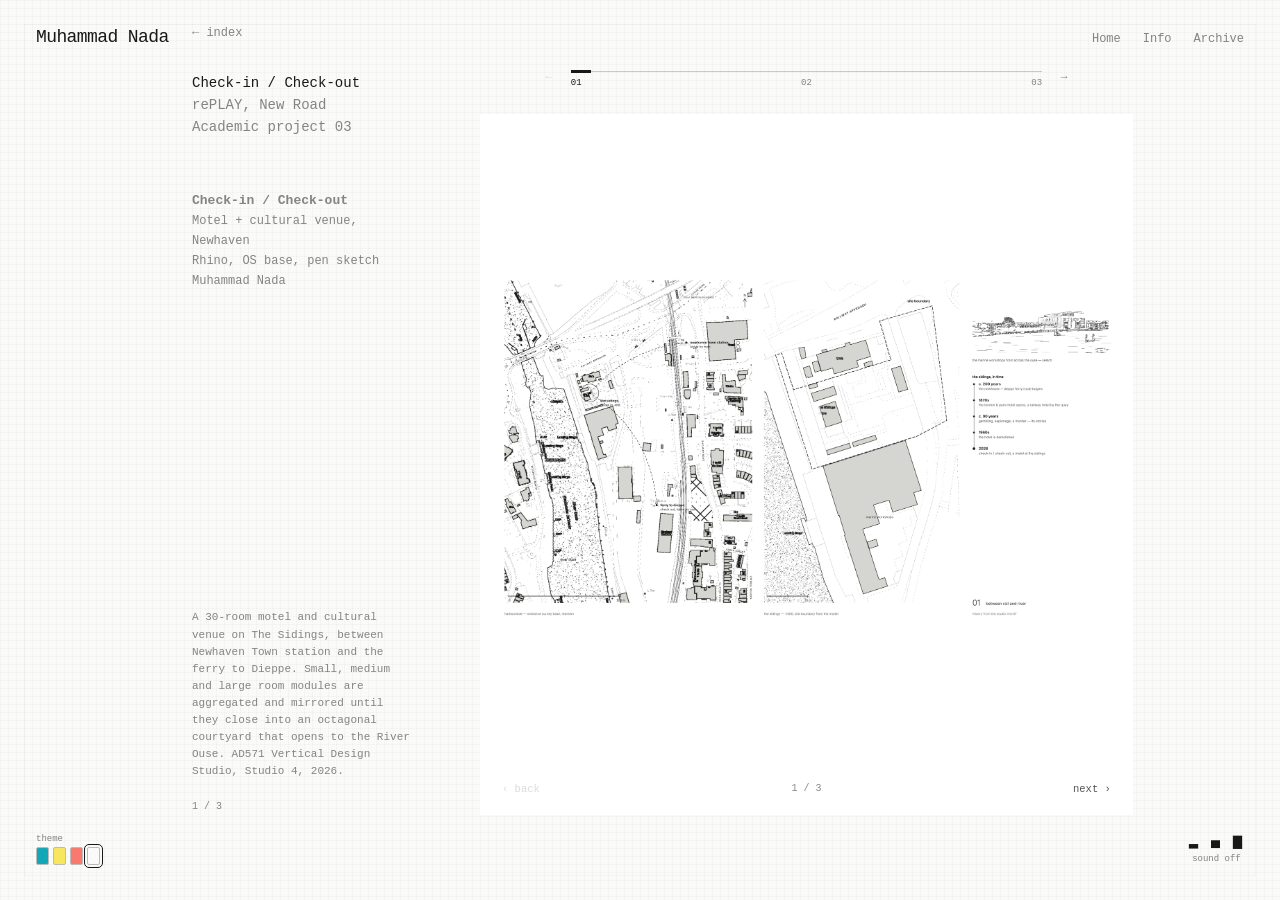
==== academic/index.html @ 5b5767fb "Launch muhammadnada.com Static octagon portfolio: academic (Check-in / Check-out, rePLAY New Road), " ====
<!doctype html>
<html lang="en"><head><meta charset="utf-8"><meta name="viewport" content="width=device-width,initial-scale=1"><title>Academic — Muhammad Nada</title><meta name="description" content="Academic projects by Muhammad Nada."><link rel="stylesheet" href="/projects.css"></head>
<body class="projects-page" data-collection="academic"><div class="frame" aria-hidden="true"></div><header class="project-topbar"><a class="project-brand" href="/">Muhammad Nada</a><nav aria-label="Primary"><a href="/">Home</a><a href="/form/">Info</a><a id="archive-toggle" href="#archive">Archive</a></nav></header><main><aside class="project-sidebar"><a class="back-index" href="/">← index</a><ul class="project-list" id="project-index" aria-label="Academic projects"></ul><div class="project-meta"><h1 id="project-title"></h1><p id="project-type"></p><p id="project-medium"></p><p>Muhammad Nada</p></div><div class="project-description"><p id="project-description"></p><span class="project-count" id="project-counter"></span></div></aside><section class="project-main" aria-label="Academic project viewer"><nav class="project-scroller" aria-label="Browse three projects"><button id="previous-project" aria-label="Previous project">←</button><div class="scroller-track"><input id="project-slider" type="range" min="1" max="3" step="1" value="1" aria-label="Project selector"><button data-project="0" aria-label="Project 1">01</button><button data-project="1" aria-label="Project 2">02</button><button data-project="2" aria-label="Project 3">03</button></div><button id="next-project" aria-label="Next project">→</button></nav><figure class="project-sheet" aria-live="polite"><div class="project-placeholder"><span class="folio" id="folio"></span><p id="sheet-title"></p><small>project imagery to be added</small></div><figcaption>studio / selected work</figcaption></figure></section></main><div class="theme-controls" role="group" aria-label="Colour theme"><small>theme</small><div><button data-theme="blue" aria-label="Turquoise theme"></button><button data-theme="yellow" aria-label="Yellow theme"></button><button data-theme="red" aria-label="Red theme"></button><button data-theme="light" aria-label="Light theme" aria-pressed="true"></button></div></div><div class="ticker" aria-label="Site updates"><div>EIGHT SIDES <span lang="ja">八つの面</span> <bdi lang="ar">ثمانية أوجه</bdi> /// ARCHITECTURE <span lang="ja">建築</span> <bdi lang="ar">عمارة</bdi> /// FORM <span lang="ja">形</span> <bdi lang="ar">شكل</bdi> /// FUNCTION <span lang="ja">機能</span> <bdi lang="ar">وظيفة</bdi> /// LIGHT + SHADE <span lang="ja">光と影</span> <bdi lang="ar">ضوء وظل</bdi> /// THE SEA <span lang="ja">海</span> <bdi lang="ar">البحر</bdi> /// CLAY + GLASS <span lang="ja">土と硝子</span> <bdi lang="ar">طين وزجاج</bdi> /// BALANCE <span lang="ja">均衡</span> <bdi lang="ar">توازن</bdi> /// REST <span lang="ja">休息</span> <bdi lang="ar">راحة</bdi> /// CAIRO · LONDON · BOSTON <span lang="ja">カイロ・ロンドン・ボストン</span> <bdi lang="ar">القاهرة · لندن · بوسطن</bdi> /// ALWAYS IN PROGRESS <span lang="ja">未完成</span> <bdi lang="ar">قيد الإنجاز</bdi> /// EIGHT SIDES <span lang="ja">八つの面</span> <bdi lang="ar">ثمانية أوجه</bdi> /// ARCHITECTURE <span lang="ja">建築</span> <bdi lang="ar">عمارة</bdi> /// FORM <span lang="ja">形</span> <bdi lang="ar">شكل</bdi> /// FUNCTION <span lang="ja">機能</span> <bdi lang="ar">وظيفة</bdi> /// LIGHT + SHADE <span lang="ja">光と影</span> <bdi lang="ar">ضوء وظل</bdi> /// THE SEA <span lang="ja">海</span> <bdi lang="ar">البحر</bdi> /// CLAY + GLASS <span lang="ja">土と硝子</span> <bdi lang="ar">طين وزجاج</bdi> /// BALANCE <span lang="ja">均衡</span> <bdi lang="ar">توازن</bdi> /// REST <span lang="ja">休息</span> <bdi lang="ar">راحة</bdi> /// CAIRO · LONDON · BOSTON <span lang="ja">カイロ・ロンドン・ボストン</span> <bdi lang="ar">القاهرة · لندن · بوسطن</bdi> /// ALWAYS IN PROGRESS <span lang="ja">未完成</span> <bdi lang="ar">قيد الإنجاز</bdi> /// </div></div><button class="sound" id="sound" aria-pressed="false" aria-label="Toggle interaction sounds"><span>▂ ▄ ▆</span><small>sound off</small></button><dialog id="archive"><button id="archive-close" class="archive-close" aria-label="Close archive">[ close × ]</button><h2>archive</h2><div class="archive-links"><a href="#project-1">academic / 01</a><a href="#project-2">academic / 02</a><a href="#project-3">academic / 03</a></div></dialog><script type="module" src="/projects.mjs"></script></body></html>
---- projects.css ----
@import url('/style.css');
body{overflow:hidden;font-size:13px}.project-topbar{position:fixed;inset:24px 36px auto;display:flex;justify-content:space-between;align-items:baseline;z-index:10}.project-brand{font-size:18px;letter-spacing:-.6px;text-decoration:none}.project-topbar nav{display:flex;gap:22px;font-size:12px;color:var(--muted)}.project-topbar nav a{text-decoration:none}.project-topbar nav a:hover{color:var(--ink)}.project-sidebar{position:fixed;left:15%;top:24px;bottom:85px;width:17.3%;display:flex;flex-direction:column;min-height:0}.back-index{color:var(--muted);text-decoration:none;font-size:12px;margin-bottom:30px;width:max-content}.project-list{display:grid;gap:2px;margin:0 0 54px;padding:0;list-style:none}.project-list a{color:var(--muted);text-decoration:none;display:block;font-size:14px;line-height:1.45}.project-list a[aria-current=true]{color:var(--ink)}.project-meta{color:var(--muted);font-size:12px;line-height:1.65}.project-meta h1{font-size:13px;line-height:1.6;margin:0;color:var(--muted);font-weight:bold}.project-meta p{margin:0}.project-description{margin-top:auto;padding-top:35px;color:var(--muted);font-size:11px;line-height:1.55}.project-description p{margin:0 0 18px}.project-count{font-size:10px;font-variant-numeric:tabular-nums}.project-main{position:fixed;left:37.5%;right:11.5%;top:65px;bottom:85px;display:flex;flex-direction:column;min-height:0}.project-scroller{display:grid;grid-template-columns:20px 1fr 20px;align-items:center;gap:12px;height:25px;flex-shrink:0;margin:0 9% 24px;touch-action:pan-y}.project-scroller button{border:0;background:none;padding:0;color:var(--muted);font-size:11px}.scroller-track{position:relative;display:grid;grid-template-columns:repeat(3,1fr);gap:4px;padding-top:12px}.project-scroller input{position:absolute;top:0;left:0;width:100%;height:8px;margin:0;appearance:none;background:transparent;cursor:ew-resize}.project-scroller input::-webkit-slider-runnable-track{height:1px;background:var(--line)}.project-scroller input::-webkit-slider-thumb{appearance:none;width:20px;height:3px;background:var(--ink);border:0;border-radius:0;margin-top:-1px}.project-scroller input::-moz-range-track{height:1px;background:var(--line)}.project-scroller input::-moz-range-thumb{height:3px;width:20px;border:0;background:var(--ink)}.scroller-track button{font-size:9px;line-height:1;text-align:center}.scroller-track button:first-of-type{text-align:left}.scroller-track button:last-of-type{text-align:right}.scroller-track button[aria-pressed=true]{color:var(--ink)}.project-sheet{background:#fff;flex:1;position:relative;min-height:0;display:flex;align-items:center;justify-content:center;overflow:auto}.project-placeholder{width:76%;min-height:55%;display:flex;flex-direction:column;align-items:center;justify-content:center;color:#9c9c98;font-size:11px}.project-placeholder .folio{font-size:48px;color:#dededb;line-height:1;margin-bottom:24px;font-weight:400;letter-spacing:-3px}.project-placeholder p{margin:0;text-align:center;font-size:10px}.project-placeholder small{font-size:9px;color:#b3b3af;margin-top:10px}.project-sheet figcaption{position:absolute;bottom:18px;left:25px;color:#aaa;font-size:9px}.project-footer-note{position:fixed;left:15%;bottom:35px;width:17.3%;height:19px;border:1px solid var(--line);font-size:9px;color:var(--muted);overflow:hidden;line-height:17px;padding:0 7px;white-space:nowrap;background:color-mix(in srgb,var(--ink) 8%,var(--paper))}.projects-page .ticker{left:37.5%;right:11.5%}.projects-page .theme-controls{bottom:35px}.projects-page .sound{bottom:33px}.archive-links{display:grid;gap:12px;margin:25px 0}.archive-links a{text-decoration:none}.archive-links a:hover{text-decoration:underline}.archive-close{float:right;border:0;background:none;font-size:11px}.projects-page button:disabled{opacity:.25;cursor:default}.projects-page a:focus-visible{outline:1px solid var(--ink);outline-offset:4px}@media(min-width:1600px){.project-sidebar{top:22px}.project-main{top:65px}.project-list{margin-bottom:60px}.project-meta{font-size:14px}.project-meta h1{font-size:14px}.project-description{font-size:12px}.project-topbar{top:20px}}@media(max-width:900px){.project-sidebar{left:7%;width:24%}.project-main{left:36%;right:6%}.project-footer-note{left:7%;width:24%}.projects-page .ticker{left:36%;right:90px}.project-topbar{inset:20px 25px auto}.project-brand{font-size:15px}.project-topbar nav{font-size:10px;gap:12px}.back-index{margin-top:40px}.project-list{margin-bottom:30px}}@media(max-width:600px){body{overflow:auto}.project-topbar{position:relative;inset:auto;padding:22px 22px 0;gap:20px}.project-topbar nav{gap:10px;font-size:9px}.project-brand{font-size:14px;white-space:nowrap}.project-sidebar{position:relative;inset:auto;width:auto;margin:24px 25px 0;display:block}.back-index{margin:0 0 20px;display:block}.project-list{grid-template-columns:repeat(3,minmax(0,1fr));gap:8px;margin-bottom:25px}.project-list a{font-size:11px}.project-meta{font-size:10px}.project-meta h1{font-size:12px}.project-description{padding-top:16px;margin:0;font-size:10px}.project-description p{margin-bottom:8px}.project-count{display:none}.project-main{position:relative;inset:auto;margin:25px 25px 110px;height:420px}.project-scroller{margin:0 0 18px}.project-sheet{min-height:340px;margin:0}.project-placeholder .folio{font-size:40px}.project-footer-note{display:none}.projects-page .ticker{left:140px;right:75px;bottom:18px}.projects-page .theme-controls{bottom:18px}.projects-page .sound{bottom:16px}}
.project-sheet{margin:0}
.sheet-view{position:absolute;inset:0;display:flex;flex-direction:column;background:#fff}
.sheet-view img{flex:1;min-height:0;width:100%;object-fit:contain;padding:14px}
.sheet-nav{display:flex;justify-content:space-between;align-items:center;padding:0 22px 14px;font-size:10px;color:#8a8a86;font-variant-numeric:tabular-nums}
.sheet-nav button{border:0;background:none;font:inherit;font-size:10.5px;color:#555;cursor:pointer;padding:4px 0}
.sheet-nav button:disabled{opacity:.2;cursor:default}
.project-sheet figcaption{z-index:2}
.sheet-view~figcaption{display:none}
.ticker{display:none!important}
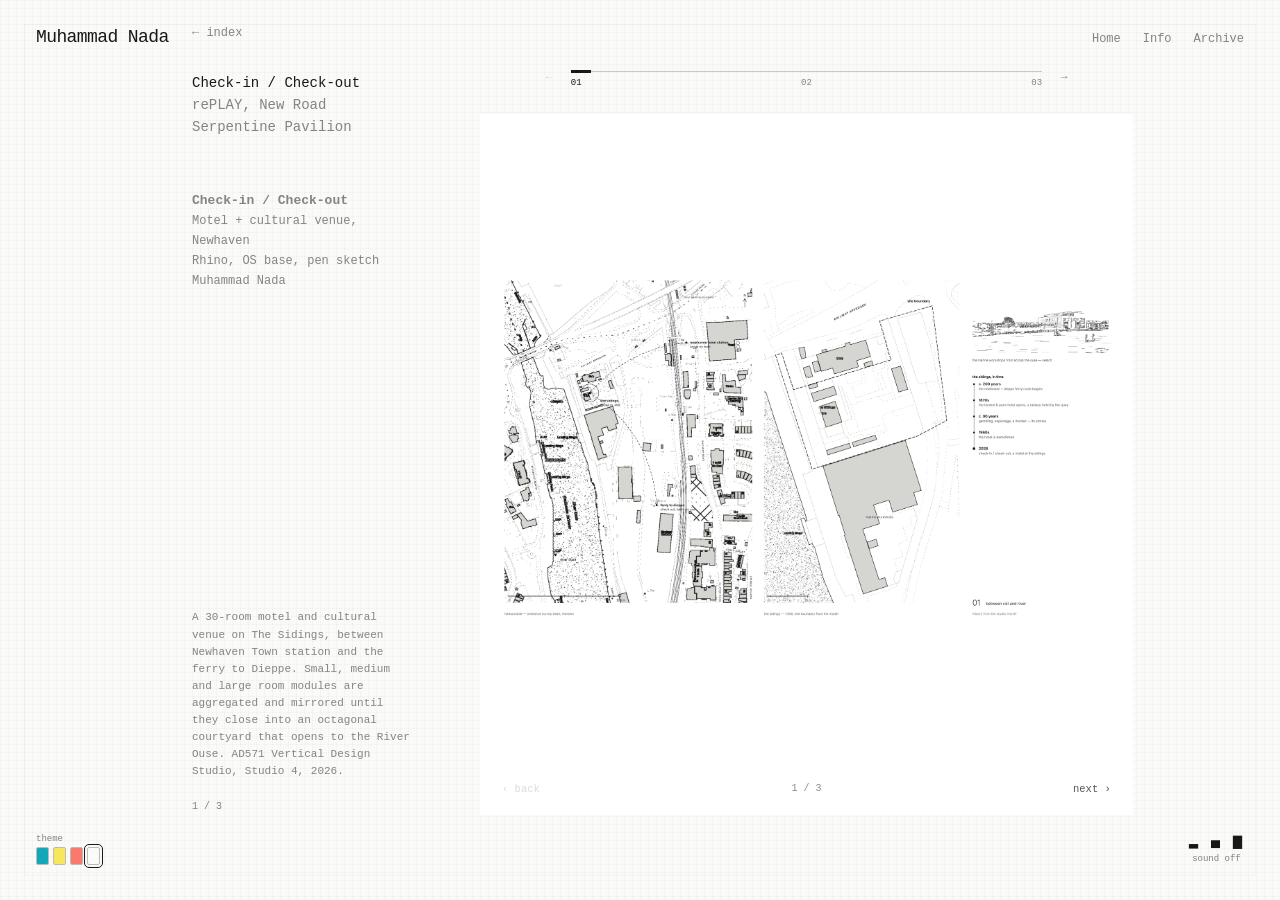
==== commit 9fdc0f0e: "Academic 03: Serpentine Pavilion — sliding model reel + CAD diagrams Co-Authored-By: Claude Opus 5.5" ====
--- a/academic/index.html
+++ b/academic/index.html
@@ -1,3 +1,3 @@
 <!doctype html>
-<html lang="en"><head><meta charset="utf-8"><meta name="viewport" content="width=device-width,initial-scale=1"><title>Academic — Muhammad Nada</title><meta name="description" content="Academic projects by Muhammad Nada."><link rel="stylesheet" href="/projects.css"></head>
-<body class="projects-page" data-collection="academic"><div class="frame" aria-hidden="true"></div><header class="project-topbar"><a class="project-brand" href="/">Muhammad Nada</a><nav aria-label="Primary"><a href="/">Home</a><a href="/form/">Info</a><a id="archive-toggle" href="#archive">Archive</a></nav></header><main><aside class="project-sidebar"><a class="back-index" href="/">← index</a><ul class="project-list" id="project-index" aria-label="Academic projects"></ul><div class="project-meta"><h1 id="project-title"></h1><p id="project-type"></p><p id="project-medium"></p><p>Muhammad Nada</p></div><div class="project-description"><p id="project-description"></p><span class="project-count" id="project-counter"></span></div></aside><section class="project-main" aria-label="Academic project viewer"><nav class="project-scroller" aria-label="Browse three projects"><button id="previous-project" aria-label="Previous project">←</button><div class="scroller-track"><input id="project-slider" type="range" min="1" max="3" step="1" value="1" aria-label="Project selector"><button data-project="0" aria-label="Project 1">01</button><button data-project="1" aria-label="Project 2">02</button><button data-project="2" aria-label="Project 3">03</button></div><button id="next-project" aria-label="Next project">→</button></nav><figure class="project-sheet" aria-live="polite"><div class="project-placeholder"><span class="folio" id="folio"></span><p id="sheet-title"></p><small>project imagery to be added</small></div><figcaption>studio / selected work</figcaption></figure></section></main><div class="theme-controls" role="group" aria-label="Colour theme"><small>theme</small><div><button data-theme="blue" aria-label="Turquoise theme"></button><button data-theme="yellow" aria-label="Yellow theme"></button><button data-theme="red" aria-label="Red theme"></button><button data-theme="light" aria-label="Light theme" aria-pressed="true"></button></div></div><div class="ticker" aria-label="Site updates"><div>EIGHT SIDES <span lang="ja">八つの面</span> <bdi lang="ar">ثمانية أوجه</bdi> /// ARCHITECTURE <span lang="ja">建築</span> <bdi lang="ar">عمارة</bdi> /// FORM <span lang="ja">形</span> <bdi lang="ar">شكل</bdi> /// FUNCTION <span lang="ja">機能</span> <bdi lang="ar">وظيفة</bdi> /// LIGHT + SHADE <span lang="ja">光と影</span> <bdi lang="ar">ضوء وظل</bdi> /// THE SEA <span lang="ja">海</span> <bdi lang="ar">البحر</bdi> /// CLAY + GLASS <span lang="ja">土と硝子</span> <bdi lang="ar">طين وزجاج</bdi> /// BALANCE <span lang="ja">均衡</span> <bdi lang="ar">توازن</bdi> /// REST <span lang="ja">休息</span> <bdi lang="ar">راحة</bdi> /// CAIRO · LONDON · BOSTON <span lang="ja">カイロ・ロンドン・ボストン</span> <bdi lang="ar">القاهرة · لندن · بوسطن</bdi> /// ALWAYS IN PROGRESS <span lang="ja">未完成</span> <bdi lang="ar">قيد الإنجاز</bdi> /// EIGHT SIDES <span lang="ja">八つの面</span> <bdi lang="ar">ثمانية أوجه</bdi> /// ARCHITECTURE <span lang="ja">建築</span> <bdi lang="ar">عمارة</bdi> /// FORM <span lang="ja">形</span> <bdi lang="ar">شكل</bdi> /// FUNCTION <span lang="ja">機能</span> <bdi lang="ar">وظيفة</bdi> /// LIGHT + SHADE <span lang="ja">光と影</span> <bdi lang="ar">ضوء وظل</bdi> /// THE SEA <span lang="ja">海</span> <bdi lang="ar">البحر</bdi> /// CLAY + GLASS <span lang="ja">土と硝子</span> <bdi lang="ar">طين وزجاج</bdi> /// BALANCE <span lang="ja">均衡</span> <bdi lang="ar">توازن</bdi> /// REST <span lang="ja">休息</span> <bdi lang="ar">راحة</bdi> /// CAIRO · LONDON · BOSTON <span lang="ja">カイロ・ロンドン・ボストン</span> <bdi lang="ar">القاهرة · لندن · بوسطن</bdi> /// ALWAYS IN PROGRESS <span lang="ja">未完成</span> <bdi lang="ar">قيد الإنجاز</bdi> /// </div></div><button class="sound" id="sound" aria-pressed="false" aria-label="Toggle interaction sounds"><span>▂ ▄ ▆</span><small>sound off</small></button><dialog id="archive"><button id="archive-close" class="archive-close" aria-label="Close archive">[ close × ]</button><h2>archive</h2><div class="archive-links"><a href="#project-1">academic / 01</a><a href="#project-2">academic / 02</a><a href="#project-3">academic / 03</a></div></dialog><script type="module" src="/projects.mjs"></script></body></html>
+<html lang="en"><head><meta charset="utf-8"><meta name="viewport" content="width=device-width,initial-scale=1"><title>Academic — Muhammad Nada</title><meta name="description" content="Academic projects by Muhammad Nada."><link rel="stylesheet" href="/projects.css?v=3"><meta name="copyright" content="© Muhammad Nada. All rights reserved."><meta name="author" content="Muhammad Nada"><script src="/guard.js" defer></script></head>
+<body class="projects-page" data-collection="academic"><div class="frame" aria-hidden="true"></div><header class="project-topbar"><a class="project-brand" href="/">Muhammad Nada</a><nav aria-label="Primary"><a href="/">Home</a><a href="/form/">Info</a><a id="archive-toggle" href="#archive">Archive</a></nav></header><main><aside class="project-sidebar"><a class="back-index" href="/">← index</a><ul class="project-list" id="project-index" aria-label="Academic projects"></ul><div class="project-meta"><h1 id="project-title"></h1><p id="project-type"></p><p id="project-medium"></p><p>Muhammad Nada</p></div><div class="project-description"><p id="project-description"></p><span class="project-count" id="project-counter"></span></div></aside><section class="project-main" aria-label="Academic project viewer"><nav class="project-scroller" aria-label="Browse three projects"><button id="previous-project" aria-label="Previous project">←</button><div class="scroller-track"><input id="project-slider" type="range" min="1" max="3" step="1" value="1" aria-label="Project selector"><button data-project="0" aria-label="Project 1">01</button><button data-project="1" aria-label="Project 2">02</button><button data-project="2" aria-label="Project 3">03</button></div><button id="next-project" aria-label="Next project">→</button></nav><figure class="project-sheet" aria-live="polite"><div class="project-placeholder"><span class="folio" id="folio"></span><p id="sheet-title"></p><small>project imagery to be added</small></div><figcaption>studio / selected work</figcaption></figure></section></main><div class="theme-controls" role="group" aria-label="Colour theme"><small>theme</small><div><button data-theme="blue" aria-label="Turquoise theme"></button><button data-theme="yellow" aria-label="Yellow theme"></button><button data-theme="red" aria-label="Red theme"></button><button data-theme="light" aria-label="Light theme" aria-pressed="true"></button></div></div><div class="ticker" aria-label="Site updates"><div>EIGHT SIDES <span lang="ja">八つの面</span> <bdi lang="ar">ثمانية أوجه</bdi> /// ARCHITECTURE <span lang="ja">建築</span> <bdi lang="ar">عمارة</bdi> /// FORM <span lang="ja">形</span> <bdi lang="ar">شكل</bdi> /// FUNCTION <span lang="ja">機能</span> <bdi lang="ar">وظيفة</bdi> /// LIGHT + SHADE <span lang="ja">光と影</span> <bdi lang="ar">ضوء وظل</bdi> /// THE SEA <span lang="ja">海</span> <bdi lang="ar">البحر</bdi> /// CLAY + GLASS <span lang="ja">土と硝子</span> <bdi lang="ar">طين وزجاج</bdi> /// BALANCE <span lang="ja">均衡</span> <bdi lang="ar">توازن</bdi> /// REST <span lang="ja">休息</span> <bdi lang="ar">راحة</bdi> /// CAIRO · LONDON · BOSTON <span lang="ja">カイロ・ロンドン・ボストン</span> <bdi lang="ar">القاهرة · لندن · بوسطن</bdi> /// ALWAYS IN PROGRESS <span lang="ja">未完成</span> <bdi lang="ar">قيد الإنجاز</bdi> /// EIGHT SIDES <span lang="ja">八つの面</span> <bdi lang="ar">ثمانية أوجه</bdi> /// ARCHITECTURE <span lang="ja">建築</span> <bdi lang="ar">عمارة</bdi> /// FORM <span lang="ja">形</span> <bdi lang="ar">شكل</bdi> /// FUNCTION <span lang="ja">機能</span> <bdi lang="ar">وظيفة</bdi> /// LIGHT + SHADE <span lang="ja">光と影</span> <bdi lang="ar">ضوء وظل</bdi> /// THE SEA <span lang="ja">海</span> <bdi lang="ar">البحر</bdi> /// CLAY + GLASS <span lang="ja">土と硝子</span> <bdi lang="ar">طين وزجاج</bdi> /// BALANCE <span lang="ja">均衡</span> <bdi lang="ar">توازن</bdi> /// REST <span lang="ja">休息</span> <bdi lang="ar">راحة</bdi> /// CAIRO · LONDON · BOSTON <span lang="ja">カイロ・ロンドン・ボストン</span> <bdi lang="ar">القاهرة · لندن · بوسطن</bdi> /// ALWAYS IN PROGRESS <span lang="ja">未完成</span> <bdi lang="ar">قيد الإنجاز</bdi> /// </div></div><button class="sound" id="sound" aria-pressed="false" aria-label="Toggle interaction sounds"><span>▂ ▄ ▆</span><small>sound off</small></button><dialog id="archive"><button id="archive-close" class="archive-close" aria-label="Close archive">[ close × ]</button><h2>archive</h2><div class="archive-links"><a href="#project-1">academic / 01</a><a href="#project-2">academic / 02</a><a href="#project-3">academic / 03 serpentine pavilion</a></div></dialog><script type="module" src="/projects.mjs?v=3"></script></body></html>
--- a/projects.css
+++ b/projects.css
@@ -1,6 +1,6 @@
 @import url('/style.css');
 body{overflow:hidden;font-size:13px}.project-topbar{position:fixed;inset:24px 36px auto;display:flex;justify-content:space-between;align-items:baseline;z-index:10}.project-brand{font-size:18px;letter-spacing:-.6px;text-decoration:none}.project-topbar nav{display:flex;gap:22px;font-size:12px;color:var(--muted)}.project-topbar nav a{text-decoration:none}.project-topbar nav a:hover{color:var(--ink)}.project-sidebar{position:fixed;left:15%;top:24px;bottom:85px;width:17.3%;display:flex;flex-direction:column;min-height:0}.back-index{color:var(--muted);text-decoration:none;font-size:12px;margin-bottom:30px;width:max-content}.project-list{display:grid;gap:2px;margin:0 0 54px;padding:0;list-style:none}.project-list a{color:var(--muted);text-decoration:none;display:block;font-size:14px;line-height:1.45}.project-list a[aria-current=true]{color:var(--ink)}.project-meta{color:var(--muted);font-size:12px;line-height:1.65}.project-meta h1{font-size:13px;line-height:1.6;margin:0;color:var(--muted);font-weight:bold}.project-meta p{margin:0}.project-description{margin-top:auto;padding-top:35px;color:var(--muted);font-size:11px;line-height:1.55}.project-description p{margin:0 0 18px}.project-count{font-size:10px;font-variant-numeric:tabular-nums}.project-main{position:fixed;left:37.5%;right:11.5%;top:65px;bottom:85px;display:flex;flex-direction:column;min-height:0}.project-scroller{display:grid;grid-template-columns:20px 1fr 20px;align-items:center;gap:12px;height:25px;flex-shrink:0;margin:0 9% 24px;touch-action:pan-y}.project-scroller button{border:0;background:none;padding:0;color:var(--muted);font-size:11px}.scroller-track{position:relative;display:grid;grid-template-columns:repeat(3,1fr);gap:4px;padding-top:12px}.project-scroller input{position:absolute;top:0;left:0;width:100%;height:8px;margin:0;appearance:none;background:transparent;cursor:ew-resize}.project-scroller input::-webkit-slider-runnable-track{height:1px;background:var(--line)}.project-scroller input::-webkit-slider-thumb{appearance:none;width:20px;height:3px;background:var(--ink);border:0;border-radius:0;margin-top:-1px}.project-scroller input::-moz-range-track{height:1px;background:var(--line)}.project-scroller input::-moz-range-thumb{height:3px;width:20px;border:0;background:var(--ink)}.scroller-track button{font-size:9px;line-height:1;text-align:center}.scroller-track button:first-of-type{text-align:left}.scroller-track button:last-of-type{text-align:right}.scroller-track button[aria-pressed=true]{color:var(--ink)}.project-sheet{background:#fff;flex:1;position:relative;min-height:0;display:flex;align-items:center;justify-content:center;overflow:auto}.project-placeholder{width:76%;min-height:55%;display:flex;flex-direction:column;align-items:center;justify-content:center;color:#9c9c98;font-size:11px}.project-placeholder .folio{font-size:48px;color:#dededb;line-height:1;margin-bottom:24px;font-weight:400;letter-spacing:-3px}.project-placeholder p{margin:0;text-align:center;font-size:10px}.project-placeholder small{font-size:9px;color:#b3b3af;margin-top:10px}.project-sheet figcaption{position:absolute;bottom:18px;left:25px;color:#aaa;font-size:9px}.project-footer-note{position:fixed;left:15%;bottom:35px;width:17.3%;height:19px;border:1px solid var(--line);font-size:9px;color:var(--muted);overflow:hidden;line-height:17px;padding:0 7px;white-space:nowrap;background:color-mix(in srgb,var(--ink) 8%,var(--paper))}.projects-page .ticker{left:37.5%;right:11.5%}.projects-page .theme-controls{bottom:35px}.projects-page .sound{bottom:33px}.archive-links{display:grid;gap:12px;margin:25px 0}.archive-links a{text-decoration:none}.archive-links a:hover{text-decoration:underline}.archive-close{float:right;border:0;background:none;font-size:11px}.projects-page button:disabled{opacity:.25;cursor:default}.projects-page a:focus-visible{outline:1px solid var(--ink);outline-offset:4px}@media(min-width:1600px){.project-sidebar{top:22px}.project-main{top:65px}.project-list{margin-bottom:60px}.project-meta{font-size:14px}.project-meta h1{font-size:14px}.project-description{font-size:12px}.project-topbar{top:20px}}@media(max-width:900px){.project-sidebar{left:7%;width:24%}.project-main{left:36%;right:6%}.project-footer-note{left:7%;width:24%}.projects-page .ticker{left:36%;right:90px}.project-topbar{inset:20px 25px auto}.project-brand{font-size:15px}.project-topbar nav{font-size:10px;gap:12px}.back-index{margin-top:40px}.project-list{margin-bottom:30px}}@media(max-width:600px){body{overflow:auto}.project-topbar{position:relative;inset:auto;padding:22px 22px 0;gap:20px}.project-topbar nav{gap:10px;font-size:9px}.project-brand{font-size:14px;white-space:nowrap}.project-sidebar{position:relative;inset:auto;width:auto;margin:24px 25px 0;display:block}.back-index{margin:0 0 20px;display:block}.project-list{grid-template-columns:repeat(3,minmax(0,1fr));gap:8px;margin-bottom:25px}.project-list a{font-size:11px}.project-meta{font-size:10px}.project-meta h1{font-size:12px}.project-description{padding-top:16px;margin:0;font-size:10px}.project-description p{margin-bottom:8px}.project-count{display:none}.project-main{position:relative;inset:auto;margin:25px 25px 110px;height:420px}.project-scroller{margin:0 0 18px}.project-sheet{min-height:340px;margin:0}.project-placeholder .folio{font-size:40px}.project-footer-note{display:none}.projects-page .ticker{left:140px;right:75px;bottom:18px}.projects-page .theme-controls{bottom:18px}.projects-page .sound{bottom:16px}}
-.project-sheet{margin:0}
+.project-sheet{margin:0}
 .sheet-view{position:absolute;inset:0;display:flex;flex-direction:column;background:#fff}
 .sheet-view img{flex:1;min-height:0;width:100%;object-fit:contain;padding:14px}
 .sheet-nav{display:flex;justify-content:space-between;align-items:center;padding:0 22px 14px;font-size:10px;color:#8a8a86;font-variant-numeric:tabular-nums}
@@ -9,3 +9,6 @@
 .project-sheet figcaption{z-index:2}
 .sheet-view~figcaption{display:none}
 .ticker{display:none!important}
+img{-webkit-user-drag:none;user-select:none;-webkit-touch-callout:none}
+
+.reel-view{position:absolute;inset:0;overflow-y:auto;overflow-x:hidden;background:#fff;scroll-behavior:smooth;scrollbar-width:thin}.reel{height:58%;min-height:220px;overflow:hidden;position:relative}.reel-track{display:flex;height:100%;width:max-content;padding:16px 0;animation:reel 160s linear infinite;will-change:transform}.reel-track img{height:100%;width:auto;display:block;margin-right:12px;user-select:none;-webkit-user-drag:none}.reel:hover .reel-track{animation-play-state:paused}@keyframes reel{to{transform:translateX(-50%)}}.reel-hint{height:38px;display:flex;align-items:center;justify-content:center;font-size:9px;color:#9c9c98;cursor:pointer;letter-spacing:.04em}.reel-hint:hover{color:var(--ink)}.diagrams{padding:6px 5% 48px;border-top:1px solid #efefec}.diagrams figure{margin:26px 0 0}.diagrams img{width:100%;height:auto;display:block}.reel-view~figcaption{display:none}@media(prefers-reduced-motion:reduce){.reel-track{animation:none}.reel{overflow-x:auto}}
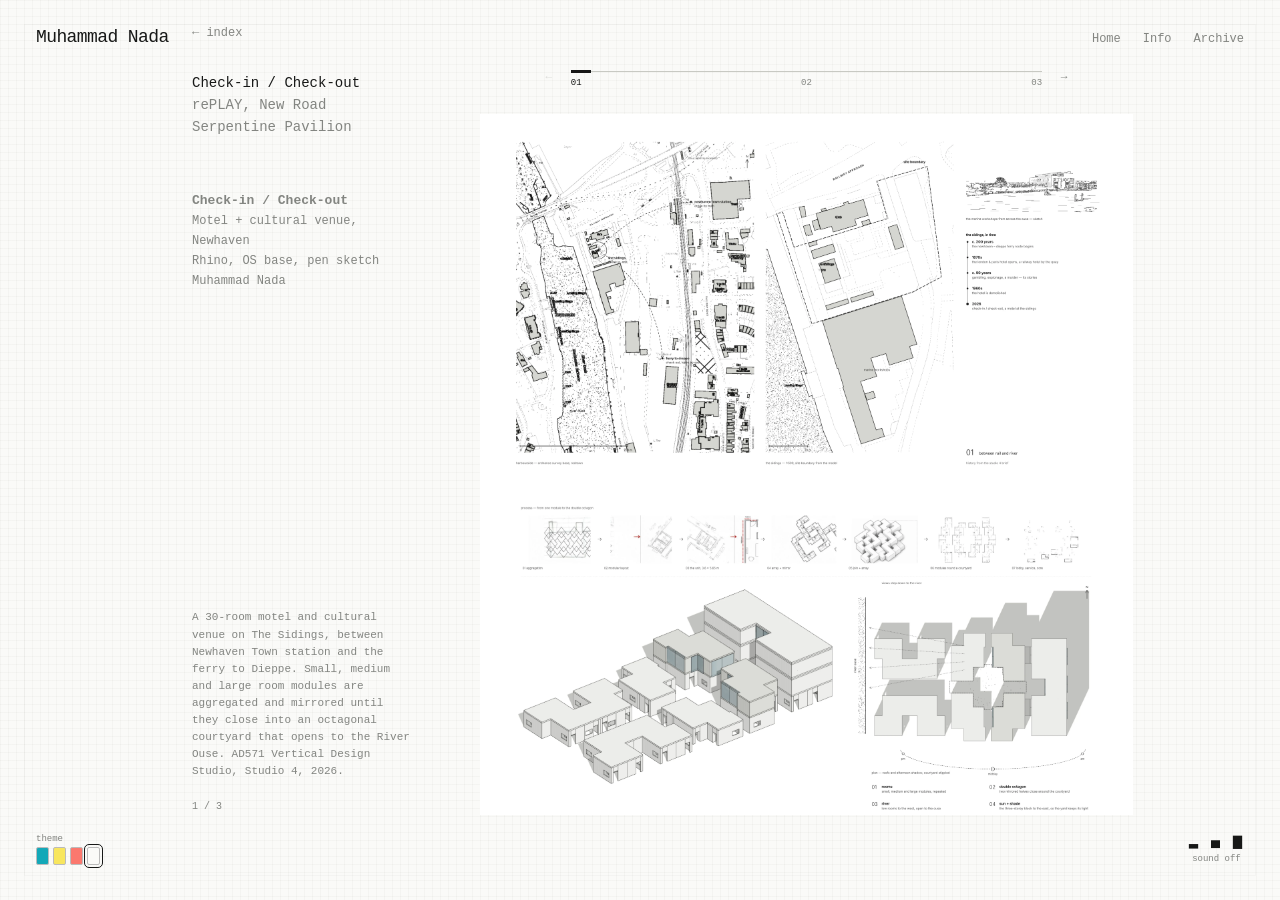
==== commit 220df4e7: "Academic 01/02: stack sheets vertically in a scrolling panel Co-Authored-By: Claude Opus 5.5 <norepl" ====
--- a/academic/index.html
+++ b/academic/index.html
@@ -1,3 +1,3 @@
 <!doctype html>
-<html lang="en"><head><meta charset="utf-8"><meta name="viewport" content="width=device-width,initial-scale=1"><title>Academic — Muhammad Nada</title><meta name="description" content="Academic projects by Muhammad Nada."><link rel="stylesheet" href="/projects.css?v=3"><meta name="copyright" content="© Muhammad Nada. All rights reserved."><meta name="author" content="Muhammad Nada"><script src="/guard.js" defer></script></head>
-<body class="projects-page" data-collection="academic"><div class="frame" aria-hidden="true"></div><header class="project-topbar"><a class="project-brand" href="/">Muhammad Nada</a><nav aria-label="Primary"><a href="/">Home</a><a href="/form/">Info</a><a id="archive-toggle" href="#archive">Archive</a></nav></header><main><aside class="project-sidebar"><a class="back-index" href="/">← index</a><ul class="project-list" id="project-index" aria-label="Academic projects"></ul><div class="project-meta"><h1 id="project-title"></h1><p id="project-type"></p><p id="project-medium"></p><p>Muhammad Nada</p></div><div class="project-description"><p id="project-description"></p><span class="project-count" id="project-counter"></span></div></aside><section class="project-main" aria-label="Academic project viewer"><nav class="project-scroller" aria-label="Browse three projects"><button id="previous-project" aria-label="Previous project">←</button><div class="scroller-track"><input id="project-slider" type="range" min="1" max="3" step="1" value="1" aria-label="Project selector"><button data-project="0" aria-label="Project 1">01</button><button data-project="1" aria-label="Project 2">02</button><button data-project="2" aria-label="Project 3">03</button></div><button id="next-project" aria-label="Next project">→</button></nav><figure class="project-sheet" aria-live="polite"><div class="project-placeholder"><span class="folio" id="folio"></span><p id="sheet-title"></p><small>project imagery to be added</small></div><figcaption>studio / selected work</figcaption></figure></section></main><div class="theme-controls" role="group" aria-label="Colour theme"><small>theme</small><div><button data-theme="blue" aria-label="Turquoise theme"></button><button data-theme="yellow" aria-label="Yellow theme"></button><button data-theme="red" aria-label="Red theme"></button><button data-theme="light" aria-label="Light theme" aria-pressed="true"></button></div></div><div class="ticker" aria-label="Site updates"><div>EIGHT SIDES <span lang="ja">八つの面</span> <bdi lang="ar">ثمانية أوجه</bdi> /// ARCHITECTURE <span lang="ja">建築</span> <bdi lang="ar">عمارة</bdi> /// FORM <span lang="ja">形</span> <bdi lang="ar">شكل</bdi> /// FUNCTION <span lang="ja">機能</span> <bdi lang="ar">وظيفة</bdi> /// LIGHT + SHADE <span lang="ja">光と影</span> <bdi lang="ar">ضوء وظل</bdi> /// THE SEA <span lang="ja">海</span> <bdi lang="ar">البحر</bdi> /// CLAY + GLASS <span lang="ja">土と硝子</span> <bdi lang="ar">طين وزجاج</bdi> /// BALANCE <span lang="ja">均衡</span> <bdi lang="ar">توازن</bdi> /// REST <span lang="ja">休息</span> <bdi lang="ar">راحة</bdi> /// CAIRO · LONDON · BOSTON <span lang="ja">カイロ・ロンドン・ボストン</span> <bdi lang="ar">القاهرة · لندن · بوسطن</bdi> /// ALWAYS IN PROGRESS <span lang="ja">未完成</span> <bdi lang="ar">قيد الإنجاز</bdi> /// EIGHT SIDES <span lang="ja">八つの面</span> <bdi lang="ar">ثمانية أوجه</bdi> /// ARCHITECTURE <span lang="ja">建築</span> <bdi lang="ar">عمارة</bdi> /// FORM <span lang="ja">形</span> <bdi lang="ar">شكل</bdi> /// FUNCTION <span lang="ja">機能</span> <bdi lang="ar">وظيفة</bdi> /// LIGHT + SHADE <span lang="ja">光と影</span> <bdi lang="ar">ضوء وظل</bdi> /// THE SEA <span lang="ja">海</span> <bdi lang="ar">البحر</bdi> /// CLAY + GLASS <span lang="ja">土と硝子</span> <bdi lang="ar">طين وزجاج</bdi> /// BALANCE <span lang="ja">均衡</span> <bdi lang="ar">توازن</bdi> /// REST <span lang="ja">休息</span> <bdi lang="ar">راحة</bdi> /// CAIRO · LONDON · BOSTON <span lang="ja">カイロ・ロンドン・ボストン</span> <bdi lang="ar">القاهرة · لندن · بوسطن</bdi> /// ALWAYS IN PROGRESS <span lang="ja">未完成</span> <bdi lang="ar">قيد الإنجاز</bdi> /// </div></div><button class="sound" id="sound" aria-pressed="false" aria-label="Toggle interaction sounds"><span>▂ ▄ ▆</span><small>sound off</small></button><dialog id="archive"><button id="archive-close" class="archive-close" aria-label="Close archive">[ close × ]</button><h2>archive</h2><div class="archive-links"><a href="#project-1">academic / 01</a><a href="#project-2">academic / 02</a><a href="#project-3">academic / 03 serpentine pavilion</a></div></dialog><script type="module" src="/projects.mjs?v=3"></script></body></html>
+<html lang="en"><head><meta charset="utf-8"><meta name="viewport" content="width=device-width,initial-scale=1"><title>Academic — Muhammad Nada</title><meta name="description" content="Academic projects by Muhammad Nada."><link rel="stylesheet" href="/projects.css?v=4"><meta name="copyright" content="© Muhammad Nada. All rights reserved."><meta name="author" content="Muhammad Nada"><script src="/guard.js" defer></script></head>
+<body class="projects-page" data-collection="academic"><div class="frame" aria-hidden="true"></div><header class="project-topbar"><a class="project-brand" href="/">Muhammad Nada</a><nav aria-label="Primary"><a href="/">Home</a><a href="/form/">Info</a><a id="archive-toggle" href="#archive">Archive</a></nav></header><main><aside class="project-sidebar"><a class="back-index" href="/">← index</a><ul class="project-list" id="project-index" aria-label="Academic projects"></ul><div class="project-meta"><h1 id="project-title"></h1><p id="project-type"></p><p id="project-medium"></p><p>Muhammad Nada</p></div><div class="project-description"><p id="project-description"></p><span class="project-count" id="project-counter"></span></div></aside><section class="project-main" aria-label="Academic project viewer"><nav class="project-scroller" aria-label="Browse three projects"><button id="previous-project" aria-label="Previous project">←</button><div class="scroller-track"><input id="project-slider" type="range" min="1" max="3" step="1" value="1" aria-label="Project selector"><button data-project="0" aria-label="Project 1">01</button><button data-project="1" aria-label="Project 2">02</button><button data-project="2" aria-label="Project 3">03</button></div><button id="next-project" aria-label="Next project">→</button></nav><figure class="project-sheet" aria-live="polite"><div class="project-placeholder"><span class="folio" id="folio"></span><p id="sheet-title"></p><small>project imagery to be added</small></div><figcaption>studio / selected work</figcaption></figure></section></main><div class="theme-controls" role="group" aria-label="Colour theme"><small>theme</small><div><button data-theme="blue" aria-label="Turquoise theme"></button><button data-theme="yellow" aria-label="Yellow theme"></button><button data-theme="red" aria-label="Red theme"></button><button data-theme="light" aria-label="Light theme" aria-pressed="true"></button></div></div><div class="ticker" aria-label="Site updates"><div>EIGHT SIDES <span lang="ja">八つの面</span> <bdi lang="ar">ثمانية أوجه</bdi> /// ARCHITECTURE <span lang="ja">建築</span> <bdi lang="ar">عمارة</bdi> /// FORM <span lang="ja">形</span> <bdi lang="ar">شكل</bdi> /// FUNCTION <span lang="ja">機能</span> <bdi lang="ar">وظيفة</bdi> /// LIGHT + SHADE <span lang="ja">光と影</span> <bdi lang="ar">ضوء وظل</bdi> /// THE SEA <span lang="ja">海</span> <bdi lang="ar">البحر</bdi> /// CLAY + GLASS <span lang="ja">土と硝子</span> <bdi lang="ar">طين وزجاج</bdi> /// BALANCE <span lang="ja">均衡</span> <bdi lang="ar">توازن</bdi> /// REST <span lang="ja">休息</span> <bdi lang="ar">راحة</bdi> /// CAIRO · LONDON · BOSTON <span lang="ja">カイロ・ロンドン・ボストン</span> <bdi lang="ar">القاهرة · لندن · بوسطن</bdi> /// ALWAYS IN PROGRESS <span lang="ja">未完成</span> <bdi lang="ar">قيد الإنجاز</bdi> /// EIGHT SIDES <span lang="ja">八つの面</span> <bdi lang="ar">ثمانية أوجه</bdi> /// ARCHITECTURE <span lang="ja">建築</span> <bdi lang="ar">عمارة</bdi> /// FORM <span lang="ja">形</span> <bdi lang="ar">شكل</bdi> /// FUNCTION <span lang="ja">機能</span> <bdi lang="ar">وظيفة</bdi> /// LIGHT + SHADE <span lang="ja">光と影</span> <bdi lang="ar">ضوء وظل</bdi> /// THE SEA <span lang="ja">海</span> <bdi lang="ar">البحر</bdi> /// CLAY + GLASS <span lang="ja">土と硝子</span> <bdi lang="ar">طين وزجاج</bdi> /// BALANCE <span lang="ja">均衡</span> <bdi lang="ar">توازن</bdi> /// REST <span lang="ja">休息</span> <bdi lang="ar">راحة</bdi> /// CAIRO · LONDON · BOSTON <span lang="ja">カイロ・ロンドン・ボストン</span> <bdi lang="ar">القاهرة · لندن · بوسطن</bdi> /// ALWAYS IN PROGRESS <span lang="ja">未完成</span> <bdi lang="ar">قيد الإنجاز</bdi> /// </div></div><button class="sound" id="sound" aria-pressed="false" aria-label="Toggle interaction sounds"><span>▂ ▄ ▆</span><small>sound off</small></button><dialog id="archive"><button id="archive-close" class="archive-close" aria-label="Close archive">[ close × ]</button><h2>archive</h2><div class="archive-links"><a href="#project-1">academic / 01</a><a href="#project-2">academic / 02</a><a href="#project-3">academic / 03 serpentine pavilion</a></div></dialog><script type="module" src="/projects.mjs?v=4"></script></body></html>
--- a/projects.css
+++ b/projects.css
@@ -12,3 +12,4 @@
 img{-webkit-user-drag:none;user-select:none;-webkit-touch-callout:none}
 
 .reel-view{position:absolute;inset:0;overflow-y:auto;overflow-x:hidden;background:#fff;scroll-behavior:smooth;scrollbar-width:thin}.reel{height:58%;min-height:220px;overflow:hidden;position:relative}.reel-track{display:flex;height:100%;width:max-content;padding:16px 0;animation:reel 160s linear infinite;will-change:transform}.reel-track img{height:100%;width:auto;display:block;margin-right:12px;user-select:none;-webkit-user-drag:none}.reel:hover .reel-track{animation-play-state:paused}@keyframes reel{to{transform:translateX(-50%)}}.reel-hint{height:38px;display:flex;align-items:center;justify-content:center;font-size:9px;color:#9c9c98;cursor:pointer;letter-spacing:.04em}.reel-hint:hover{color:var(--ink)}.diagrams{padding:6px 5% 48px;border-top:1px solid #efefec}.diagrams figure{margin:26px 0 0}.diagrams img{width:100%;height:auto;display:block}.reel-view~figcaption{display:none}@media(prefers-reduced-motion:reduce){.reel-track{animation:none}.reel{overflow-x:auto}}
+.stack-view{padding:18px 4% 40px}.stack-view figure{margin:0 0 30px}.stack-view img{width:100%;height:auto;display:block}.stack-view figcaption{position:static!important;margin-top:8px;font-size:9px;color:#9c9c98}
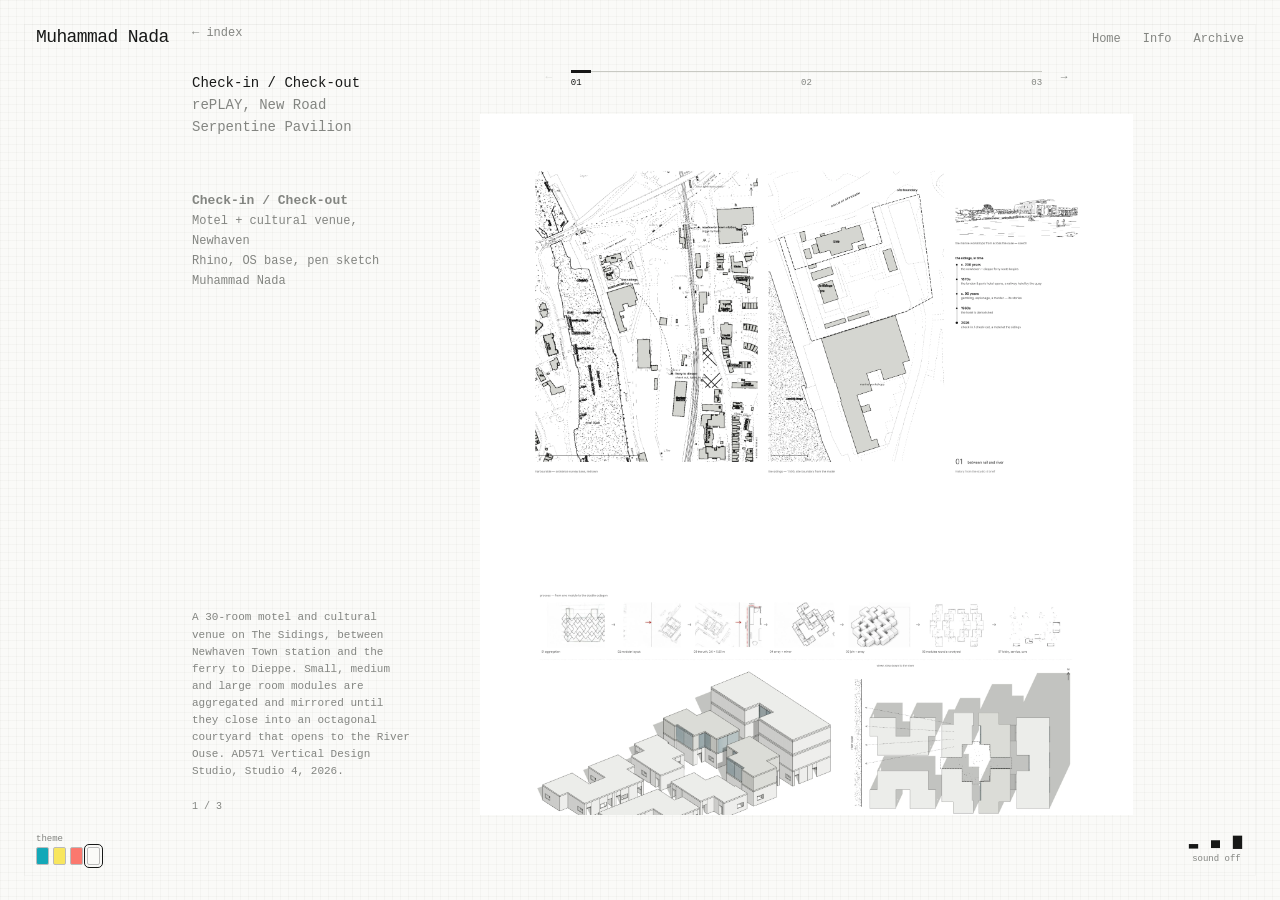
==== commit ebb8ccd6: "Initiatives note reworded; Serpentine diagrams removed; more white space between sheets Co-Authored-" ====
--- a/academic/index.html
+++ b/academic/index.html
@@ -1,3 +1,3 @@
 <!doctype html>
-<html lang="en"><head><meta charset="utf-8"><meta name="viewport" content="width=device-width,initial-scale=1"><title>Academic — Muhammad Nada</title><meta name="description" content="Academic projects by Muhammad Nada."><link rel="stylesheet" href="/projects.css?v=4"><meta name="copyright" content="© Muhammad Nada. All rights reserved."><meta name="author" content="Muhammad Nada"><script src="/guard.js" defer></script></head>
-<body class="projects-page" data-collection="academic"><div class="frame" aria-hidden="true"></div><header class="project-topbar"><a class="project-brand" href="/">Muhammad Nada</a><nav aria-label="Primary"><a href="/">Home</a><a href="/form/">Info</a><a id="archive-toggle" href="#archive">Archive</a></nav></header><main><aside class="project-sidebar"><a class="back-index" href="/">← index</a><ul class="project-list" id="project-index" aria-label="Academic projects"></ul><div class="project-meta"><h1 id="project-title"></h1><p id="project-type"></p><p id="project-medium"></p><p>Muhammad Nada</p></div><div class="project-description"><p id="project-description"></p><span class="project-count" id="project-counter"></span></div></aside><section class="project-main" aria-label="Academic project viewer"><nav class="project-scroller" aria-label="Browse three projects"><button id="previous-project" aria-label="Previous project">←</button><div class="scroller-track"><input id="project-slider" type="range" min="1" max="3" step="1" value="1" aria-label="Project selector"><button data-project="0" aria-label="Project 1">01</button><button data-project="1" aria-label="Project 2">02</button><button data-project="2" aria-label="Project 3">03</button></div><button id="next-project" aria-label="Next project">→</button></nav><figure class="project-sheet" aria-live="polite"><div class="project-placeholder"><span class="folio" id="folio"></span><p id="sheet-title"></p><small>project imagery to be added</small></div><figcaption>studio / selected work</figcaption></figure></section></main><div class="theme-controls" role="group" aria-label="Colour theme"><small>theme</small><div><button data-theme="blue" aria-label="Turquoise theme"></button><button data-theme="yellow" aria-label="Yellow theme"></button><button data-theme="red" aria-label="Red theme"></button><button data-theme="light" aria-label="Light theme" aria-pressed="true"></button></div></div><div class="ticker" aria-label="Site updates"><div>EIGHT SIDES <span lang="ja">八つの面</span> <bdi lang="ar">ثمانية أوجه</bdi> /// ARCHITECTURE <span lang="ja">建築</span> <bdi lang="ar">عمارة</bdi> /// FORM <span lang="ja">形</span> <bdi lang="ar">شكل</bdi> /// FUNCTION <span lang="ja">機能</span> <bdi lang="ar">وظيفة</bdi> /// LIGHT + SHADE <span lang="ja">光と影</span> <bdi lang="ar">ضوء وظل</bdi> /// THE SEA <span lang="ja">海</span> <bdi lang="ar">البحر</bdi> /// CLAY + GLASS <span lang="ja">土と硝子</span> <bdi lang="ar">طين وزجاج</bdi> /// BALANCE <span lang="ja">均衡</span> <bdi lang="ar">توازن</bdi> /// REST <span lang="ja">休息</span> <bdi lang="ar">راحة</bdi> /// CAIRO · LONDON · BOSTON <span lang="ja">カイロ・ロンドン・ボストン</span> <bdi lang="ar">القاهرة · لندن · بوسطن</bdi> /// ALWAYS IN PROGRESS <span lang="ja">未完成</span> <bdi lang="ar">قيد الإنجاز</bdi> /// EIGHT SIDES <span lang="ja">八つの面</span> <bdi lang="ar">ثمانية أوجه</bdi> /// ARCHITECTURE <span lang="ja">建築</span> <bdi lang="ar">عمارة</bdi> /// FORM <span lang="ja">形</span> <bdi lang="ar">شكل</bdi> /// FUNCTION <span lang="ja">機能</span> <bdi lang="ar">وظيفة</bdi> /// LIGHT + SHADE <span lang="ja">光と影</span> <bdi lang="ar">ضوء وظل</bdi> /// THE SEA <span lang="ja">海</span> <bdi lang="ar">البحر</bdi> /// CLAY + GLASS <span lang="ja">土と硝子</span> <bdi lang="ar">طين وزجاج</bdi> /// BALANCE <span lang="ja">均衡</span> <bdi lang="ar">توازن</bdi> /// REST <span lang="ja">休息</span> <bdi lang="ar">راحة</bdi> /// CAIRO · LONDON · BOSTON <span lang="ja">カイロ・ロンドン・ボストン</span> <bdi lang="ar">القاهرة · لندن · بوسطن</bdi> /// ALWAYS IN PROGRESS <span lang="ja">未完成</span> <bdi lang="ar">قيد الإنجاز</bdi> /// </div></div><button class="sound" id="sound" aria-pressed="false" aria-label="Toggle interaction sounds"><span>▂ ▄ ▆</span><small>sound off</small></button><dialog id="archive"><button id="archive-close" class="archive-close" aria-label="Close archive">[ close × ]</button><h2>archive</h2><div class="archive-links"><a href="#project-1">academic / 01</a><a href="#project-2">academic / 02</a><a href="#project-3">academic / 03 serpentine pavilion</a></div></dialog><script type="module" src="/projects.mjs?v=4"></script></body></html>
+<html lang="en"><head><meta charset="utf-8"><meta name="viewport" content="width=device-width,initial-scale=1"><title>Academic — Muhammad Nada</title><meta name="description" content="Academic projects by Muhammad Nada."><link rel="stylesheet" href="/projects.css?v=7"><meta name="copyright" content="© Muhammad Nada. All rights reserved."><meta name="author" content="Muhammad Nada"><script src="/guard.js" defer></script></head>
+<body class="projects-page" data-collection="academic"><div class="frame" aria-hidden="true"></div><header class="project-topbar"><a class="project-brand" href="/">Muhammad Nada</a><nav aria-label="Primary"><a href="/">Home</a><a href="/form/">Info</a><a id="archive-toggle" href="#archive">Archive</a></nav></header><main><aside class="project-sidebar"><a class="back-index" href="/">← index</a><ul class="project-list" id="project-index" aria-label="Academic projects"></ul><div class="project-meta"><h1 id="project-title"></h1><p id="project-type"></p><p id="project-medium"></p><p>Muhammad Nada</p></div><div class="project-description"><p id="project-description"></p><span class="project-count" id="project-counter"></span></div></aside><section class="project-main" aria-label="Academic project viewer"><nav class="project-scroller" aria-label="Browse three projects"><button id="previous-project" aria-label="Previous project">←</button><div class="scroller-track"><input id="project-slider" type="range" min="1" max="3" step="1" value="1" aria-label="Project selector"><button data-project="0" aria-label="Project 1">01</button><button data-project="1" aria-label="Project 2">02</button><button data-project="2" aria-label="Project 3">03</button></div><button id="next-project" aria-label="Next project">→</button></nav><figure class="project-sheet" aria-live="polite"><div class="project-placeholder"><span class="folio" id="folio"></span><p id="sheet-title"></p><small>project imagery to be added</small></div><figcaption>studio / selected work</figcaption></figure></section></main><div class="theme-controls" role="group" aria-label="Colour theme"><small>theme</small><div><button data-theme="blue" aria-label="Turquoise theme"></button><button data-theme="yellow" aria-label="Yellow theme"></button><button data-theme="red" aria-label="Red theme"></button><button data-theme="light" aria-label="Light theme" aria-pressed="true"></button></div></div><div class="ticker" aria-label="Site updates"><div>EIGHT SIDES <span lang="ja">八つの面</span> <bdi lang="ar">ثمانية أوجه</bdi> /// ARCHITECTURE <span lang="ja">建築</span> <bdi lang="ar">عمارة</bdi> /// FORM <span lang="ja">形</span> <bdi lang="ar">شكل</bdi> /// FUNCTION <span lang="ja">機能</span> <bdi lang="ar">وظيفة</bdi> /// LIGHT + SHADE <span lang="ja">光と影</span> <bdi lang="ar">ضوء وظل</bdi> /// THE SEA <span lang="ja">海</span> <bdi lang="ar">البحر</bdi> /// CLAY + GLASS <span lang="ja">土と硝子</span> <bdi lang="ar">طين وزجاج</bdi> /// BALANCE <span lang="ja">均衡</span> <bdi lang="ar">توازن</bdi> /// REST <span lang="ja">休息</span> <bdi lang="ar">راحة</bdi> /// CAIRO · LONDON · BOSTON <span lang="ja">カイロ・ロンドン・ボストン</span> <bdi lang="ar">القاهرة · لندن · بوسطن</bdi> /// ALWAYS IN PROGRESS <span lang="ja">未完成</span> <bdi lang="ar">قيد الإنجاز</bdi> /// EIGHT SIDES <span lang="ja">八つの面</span> <bdi lang="ar">ثمانية أوجه</bdi> /// ARCHITECTURE <span lang="ja">建築</span> <bdi lang="ar">عمارة</bdi> /// FORM <span lang="ja">形</span> <bdi lang="ar">شكل</bdi> /// FUNCTION <span lang="ja">機能</span> <bdi lang="ar">وظيفة</bdi> /// LIGHT + SHADE <span lang="ja">光と影</span> <bdi lang="ar">ضوء وظل</bdi> /// THE SEA <span lang="ja">海</span> <bdi lang="ar">البحر</bdi> /// CLAY + GLASS <span lang="ja">土と硝子</span> <bdi lang="ar">طين وزجاج</bdi> /// BALANCE <span lang="ja">均衡</span> <bdi lang="ar">توازن</bdi> /// REST <span lang="ja">休息</span> <bdi lang="ar">راحة</bdi> /// CAIRO · LONDON · BOSTON <span lang="ja">カイロ・ロンドン・ボストン</span> <bdi lang="ar">القاهرة · لندن · بوسطن</bdi> /// ALWAYS IN PROGRESS <span lang="ja">未完成</span> <bdi lang="ar">قيد الإنجاز</bdi> /// </div></div><button class="sound" id="sound" aria-pressed="false" aria-label="Toggle interaction sounds"><span>▂ ▄ ▆</span><small>sound off</small></button><dialog id="archive"><button id="archive-close" class="archive-close" aria-label="Close archive">[ close × ]</button><h2>archive</h2><div class="archive-links"><a href="#project-1">academic / 01</a><a href="#project-2">academic / 02</a><a href="#project-3">academic / 03 serpentine pavilion</a></div></dialog><script type="module" src="/projects.mjs?v=7"></script></body></html>
--- a/projects.css
+++ b/projects.css
@@ -11,5 +11,6 @@
 .ticker{display:none!important}
 img{-webkit-user-drag:none;user-select:none;-webkit-touch-callout:none}
 
-.reel-view{position:absolute;inset:0;overflow-y:auto;overflow-x:hidden;background:#fff;scroll-behavior:smooth;scrollbar-width:thin}.reel{height:58%;min-height:220px;overflow:hidden;position:relative}.reel-track{display:flex;height:100%;width:max-content;padding:16px 0;animation:reel 160s linear infinite;will-change:transform}.reel-track img{height:100%;width:auto;display:block;margin-right:12px;user-select:none;-webkit-user-drag:none}.reel:hover .reel-track{animation-play-state:paused}@keyframes reel{to{transform:translateX(-50%)}}.reel-hint{height:38px;display:flex;align-items:center;justify-content:center;font-size:9px;color:#9c9c98;cursor:pointer;letter-spacing:.04em}.reel-hint:hover{color:var(--ink)}.diagrams{padding:6px 5% 48px;border-top:1px solid #efefec}.diagrams figure{margin:26px 0 0}.diagrams img{width:100%;height:auto;display:block}.reel-view~figcaption{display:none}@media(prefers-reduced-motion:reduce){.reel-track{animation:none}.reel{overflow-x:auto}}
-.stack-view{padding:18px 4% 40px}.stack-view figure{margin:0 0 30px}.stack-view img{width:100%;height:auto;display:block}.stack-view figcaption{position:static!important;margin-top:8px;font-size:9px;color:#9c9c98}
+.reel-view{position:absolute;inset:0;overflow-y:auto;overflow-x:hidden;background:#fff;scroll-behavior:smooth;scrollbar-width:thin}.reel{height:58%;min-height:220px;overflow:hidden;position:relative}.reel-track{display:flex;height:100%;width:max-content;padding:16px 0;animation:reel 160s linear infinite;will-change:transform}.reel-track img{height:100%;width:auto;display:block;margin-right:28px;user-select:none;-webkit-user-drag:none}.reel:hover .reel-track{animation-play-state:paused}@keyframes reel{to{transform:translateX(-50%)}}.reel-hint{height:38px;display:flex;align-items:center;justify-content:center;font-size:9px;color:#9c9c98;cursor:pointer;letter-spacing:.04em}.reel-hint:hover{color:var(--ink)}.diagrams{padding:40px 7% 80px;border-top:1px solid #efefec}.diagrams figure{margin:0 0 110px}.diagrams img{width:100%;height:auto;display:block}.reel-view~figcaption{display:none}@media(prefers-reduced-motion:reduce){.reel-track{animation:none}.reel{overflow-x:auto}}
+.stack-view{padding:48px 7% 80px}.stack-view figure{margin:0 0 110px}.stack-view figure:last-child{margin-bottom:0}.stack-view img{width:100%;height:auto;display:block}.stack-view figcaption{position:static!important;margin-top:8px;font-size:9px;color:#9c9c98}
+.idea{display:grid;grid-template-columns:repeat(2,minmax(0,1fr));gap:40px 56px;padding:60px 7% 80px;border-top:1px solid #efefec;font-family:"Helvetica Neue",Helvetica,Arial,sans-serif;color:#171817}.idea h3{margin:0 0 6px;font-size:12px;font-weight:700}.idea p{margin:0;font-size:11.5px;line-height:1.6;color:#555}@media(max-width:600px){.idea{grid-template-columns:1fr}}
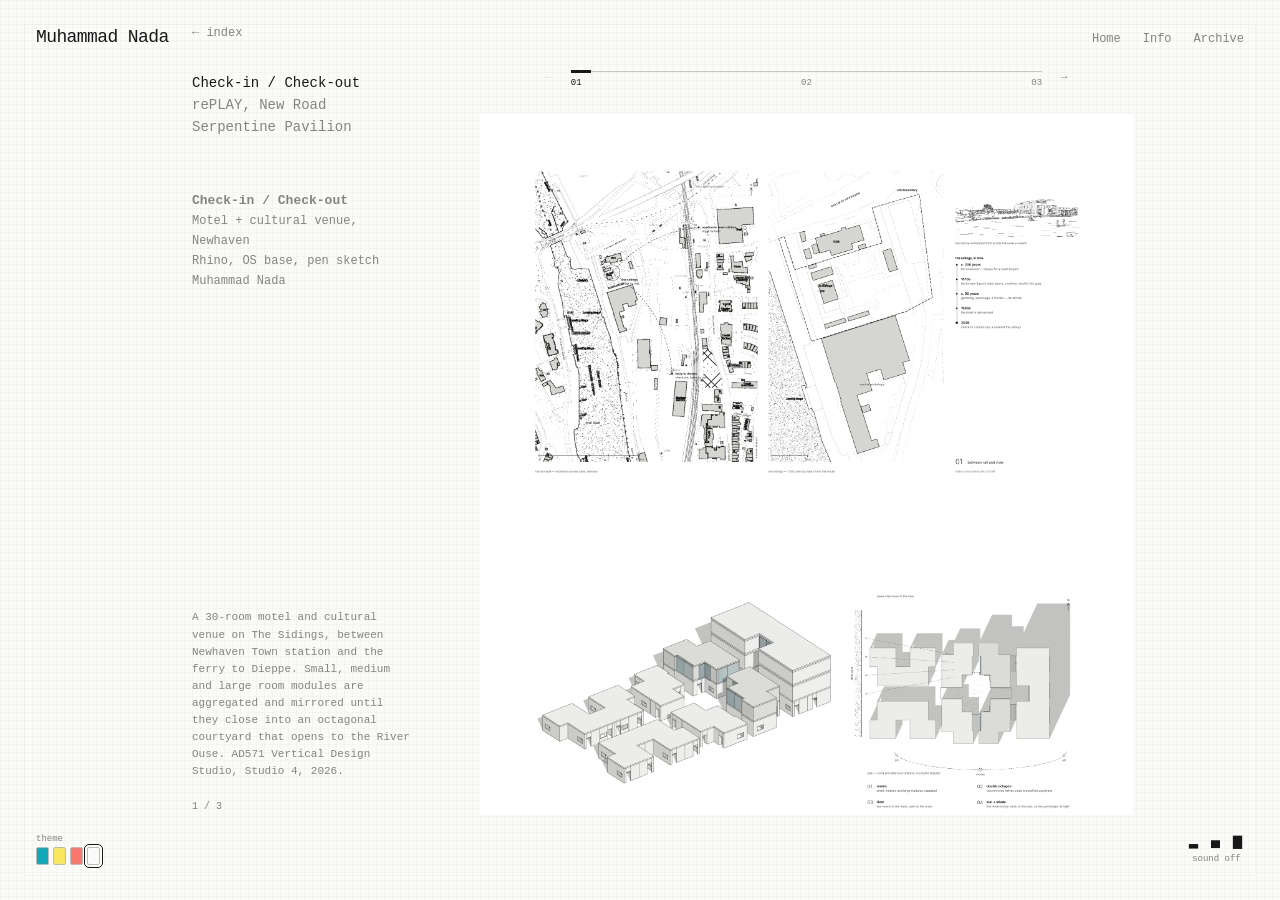
==== commit ff6ea276: "Check-in / Check-out sheet 2: remove process strip Co-Authored-By: Claude Opus 5.5 <noreply@anthropi" ====
--- a/academic/index.html
+++ b/academic/index.html
@@ -1,3 +1,3 @@
 <!doctype html>
 <html lang="en"><head><meta charset="utf-8"><meta name="viewport" content="width=device-width,initial-scale=1"><title>Academic — Muhammad Nada</title><meta name="description" content="Academic projects by Muhammad Nada."><link rel="stylesheet" href="/projects.css?v=7"><meta name="copyright" content="© Muhammad Nada. All rights reserved."><meta name="author" content="Muhammad Nada"><script src="/guard.js" defer></script></head>
-<body class="projects-page" data-collection="academic"><div class="frame" aria-hidden="true"></div><header class="project-topbar"><a class="project-brand" href="/">Muhammad Nada</a><nav aria-label="Primary"><a href="/">Home</a><a href="/form/">Info</a><a id="archive-toggle" href="#archive">Archive</a></nav></header><main><aside class="project-sidebar"><a class="back-index" href="/">← index</a><ul class="project-list" id="project-index" aria-label="Academic projects"></ul><div class="project-meta"><h1 id="project-title"></h1><p id="project-type"></p><p id="project-medium"></p><p>Muhammad Nada</p></div><div class="project-description"><p id="project-description"></p><span class="project-count" id="project-counter"></span></div></aside><section class="project-main" aria-label="Academic project viewer"><nav class="project-scroller" aria-label="Browse three projects"><button id="previous-project" aria-label="Previous project">←</button><div class="scroller-track"><input id="project-slider" type="range" min="1" max="3" step="1" value="1" aria-label="Project selector"><button data-project="0" aria-label="Project 1">01</button><button data-project="1" aria-label="Project 2">02</button><button data-project="2" aria-label="Project 3">03</button></div><button id="next-project" aria-label="Next project">→</button></nav><figure class="project-sheet" aria-live="polite"><div class="project-placeholder"><span class="folio" id="folio"></span><p id="sheet-title"></p><small>project imagery to be added</small></div><figcaption>studio / selected work</figcaption></figure></section></main><div class="theme-controls" role="group" aria-label="Colour theme"><small>theme</small><div><button data-theme="blue" aria-label="Turquoise theme"></button><button data-theme="yellow" aria-label="Yellow theme"></button><button data-theme="red" aria-label="Red theme"></button><button data-theme="light" aria-label="Light theme" aria-pressed="true"></button></div></div><div class="ticker" aria-label="Site updates"><div>EIGHT SIDES <span lang="ja">八つの面</span> <bdi lang="ar">ثمانية أوجه</bdi> /// ARCHITECTURE <span lang="ja">建築</span> <bdi lang="ar">عمارة</bdi> /// FORM <span lang="ja">形</span> <bdi lang="ar">شكل</bdi> /// FUNCTION <span lang="ja">機能</span> <bdi lang="ar">وظيفة</bdi> /// LIGHT + SHADE <span lang="ja">光と影</span> <bdi lang="ar">ضوء وظل</bdi> /// THE SEA <span lang="ja">海</span> <bdi lang="ar">البحر</bdi> /// CLAY + GLASS <span lang="ja">土と硝子</span> <bdi lang="ar">طين وزجاج</bdi> /// BALANCE <span lang="ja">均衡</span> <bdi lang="ar">توازن</bdi> /// REST <span lang="ja">休息</span> <bdi lang="ar">راحة</bdi> /// CAIRO · LONDON · BOSTON <span lang="ja">カイロ・ロンドン・ボストン</span> <bdi lang="ar">القاهرة · لندن · بوسطن</bdi> /// ALWAYS IN PROGRESS <span lang="ja">未完成</span> <bdi lang="ar">قيد الإنجاز</bdi> /// EIGHT SIDES <span lang="ja">八つの面</span> <bdi lang="ar">ثمانية أوجه</bdi> /// ARCHITECTURE <span lang="ja">建築</span> <bdi lang="ar">عمارة</bdi> /// FORM <span lang="ja">形</span> <bdi lang="ar">شكل</bdi> /// FUNCTION <span lang="ja">機能</span> <bdi lang="ar">وظيفة</bdi> /// LIGHT + SHADE <span lang="ja">光と影</span> <bdi lang="ar">ضوء وظل</bdi> /// THE SEA <span lang="ja">海</span> <bdi lang="ar">البحر</bdi> /// CLAY + GLASS <span lang="ja">土と硝子</span> <bdi lang="ar">طين وزجاج</bdi> /// BALANCE <span lang="ja">均衡</span> <bdi lang="ar">توازن</bdi> /// REST <span lang="ja">休息</span> <bdi lang="ar">راحة</bdi> /// CAIRO · LONDON · BOSTON <span lang="ja">カイロ・ロンドン・ボストン</span> <bdi lang="ar">القاهرة · لندن · بوسطن</bdi> /// ALWAYS IN PROGRESS <span lang="ja">未完成</span> <bdi lang="ar">قيد الإنجاز</bdi> /// </div></div><button class="sound" id="sound" aria-pressed="false" aria-label="Toggle interaction sounds"><span>▂ ▄ ▆</span><small>sound off</small></button><dialog id="archive"><button id="archive-close" class="archive-close" aria-label="Close archive">[ close × ]</button><h2>archive</h2><div class="archive-links"><a href="#project-1">academic / 01</a><a href="#project-2">academic / 02</a><a href="#project-3">academic / 03 serpentine pavilion</a></div></dialog><script type="module" src="/projects.mjs?v=7"></script></body></html>
+<body class="projects-page" data-collection="academic"><div class="frame" aria-hidden="true"></div><header class="project-topbar"><a class="project-brand" href="/">Muhammad Nada</a><nav aria-label="Primary"><a href="/">Home</a><a href="/form/">Info</a><a id="archive-toggle" href="#archive">Archive</a></nav></header><main><aside class="project-sidebar"><a class="back-index" href="/">← index</a><ul class="project-list" id="project-index" aria-label="Academic projects"></ul><div class="project-meta"><h1 id="project-title"></h1><p id="project-type"></p><p id="project-medium"></p><p>Muhammad Nada</p></div><div class="project-description"><p id="project-description"></p><span class="project-count" id="project-counter"></span></div></aside><section class="project-main" aria-label="Academic project viewer"><nav class="project-scroller" aria-label="Browse three projects"><button id="previous-project" aria-label="Previous project">←</button><div class="scroller-track"><input id="project-slider" type="range" min="1" max="3" step="1" value="1" aria-label="Project selector"><button data-project="0" aria-label="Project 1">01</button><button data-project="1" aria-label="Project 2">02</button><button data-project="2" aria-label="Project 3">03</button></div><button id="next-project" aria-label="Next project">→</button></nav><figure class="project-sheet" aria-live="polite"><div class="project-placeholder"><span class="folio" id="folio"></span><p id="sheet-title"></p><small>project imagery to be added</small></div><figcaption>studio / selected work</figcaption></figure></section></main><div class="theme-controls" role="group" aria-label="Colour theme"><small>theme</small><div><button data-theme="blue" aria-label="Turquoise theme"></button><button data-theme="yellow" aria-label="Yellow theme"></button><button data-theme="red" aria-label="Red theme"></button><button data-theme="light" aria-label="Light theme" aria-pressed="true"></button></div></div><div class="ticker" aria-label="Site updates"><div>EIGHT SIDES <span lang="ja">八つの面</span> <bdi lang="ar">ثمانية أوجه</bdi> /// ARCHITECTURE <span lang="ja">建築</span> <bdi lang="ar">عمارة</bdi> /// FORM <span lang="ja">形</span> <bdi lang="ar">شكل</bdi> /// FUNCTION <span lang="ja">機能</span> <bdi lang="ar">وظيفة</bdi> /// LIGHT + SHADE <span lang="ja">光と影</span> <bdi lang="ar">ضوء وظل</bdi> /// THE SEA <span lang="ja">海</span> <bdi lang="ar">البحر</bdi> /// CLAY + GLASS <span lang="ja">土と硝子</span> <bdi lang="ar">طين وزجاج</bdi> /// BALANCE <span lang="ja">均衡</span> <bdi lang="ar">توازن</bdi> /// REST <span lang="ja">休息</span> <bdi lang="ar">راحة</bdi> /// CAIRO · LONDON · BOSTON <span lang="ja">カイロ・ロンドン・ボストン</span> <bdi lang="ar">القاهرة · لندن · بوسطن</bdi> /// ALWAYS IN PROGRESS <span lang="ja">未完成</span> <bdi lang="ar">قيد الإنجاز</bdi> /// EIGHT SIDES <span lang="ja">八つの面</span> <bdi lang="ar">ثمانية أوجه</bdi> /// ARCHITECTURE <span lang="ja">建築</span> <bdi lang="ar">عمارة</bdi> /// FORM <span lang="ja">形</span> <bdi lang="ar">شكل</bdi> /// FUNCTION <span lang="ja">機能</span> <bdi lang="ar">وظيفة</bdi> /// LIGHT + SHADE <span lang="ja">光と影</span> <bdi lang="ar">ضوء وظل</bdi> /// THE SEA <span lang="ja">海</span> <bdi lang="ar">البحر</bdi> /// CLAY + GLASS <span lang="ja">土と硝子</span> <bdi lang="ar">طين وزجاج</bdi> /// BALANCE <span lang="ja">均衡</span> <bdi lang="ar">توازن</bdi> /// REST <span lang="ja">休息</span> <bdi lang="ar">راحة</bdi> /// CAIRO · LONDON · BOSTON <span lang="ja">カイロ・ロンドン・ボストン</span> <bdi lang="ar">القاهرة · لندن · بوسطن</bdi> /// ALWAYS IN PROGRESS <span lang="ja">未完成</span> <bdi lang="ar">قيد الإنجاز</bdi> /// </div></div><button class="sound" id="sound" aria-pressed="false" aria-label="Toggle interaction sounds"><span>▂ ▄ ▆</span><small>sound off</small></button><dialog id="archive"><button id="archive-close" class="archive-close" aria-label="Close archive">[ close × ]</button><h2>archive</h2><div class="archive-links"><a href="#project-1">academic / 01</a><a href="#project-2">academic / 02</a><a href="#project-3">academic / 03 serpentine pavilion</a></div></dialog><script type="module" src="/projects.mjs?v=8"></script></body></html>
